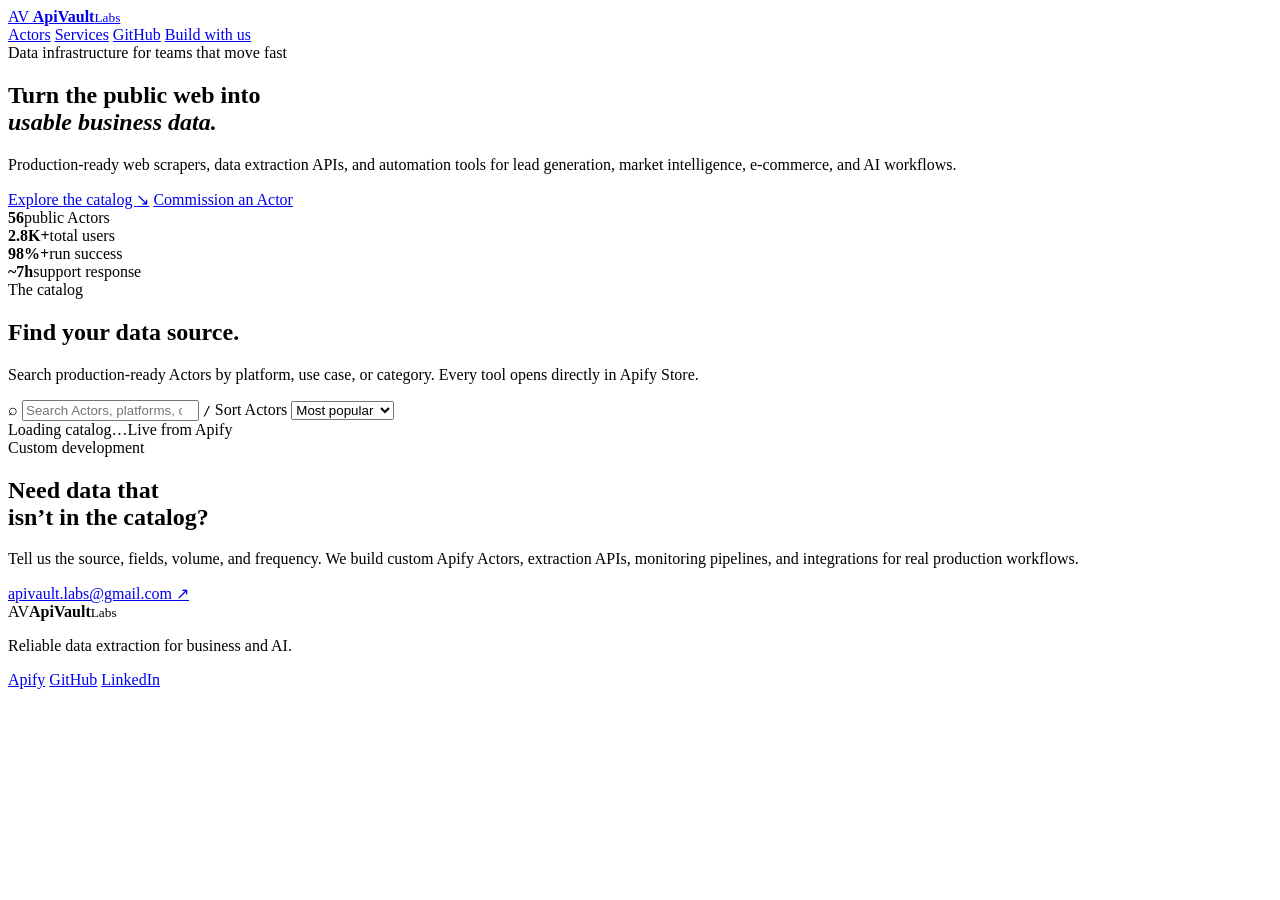
==== index.html @ 05eaca53 "site: publish index.html" ====
<!doctype html>
<html lang="en">
<head>
  <meta charset="utf-8">
  <meta name="viewport" content="width=device-width, initial-scale=1">
  <title>ApiVault Labs — Web Scrapers & Data APIs</title>
  <meta name="description" content="Explore 50+ production-ready Apify Actors for lead generation, e-commerce, jobs, reviews, social media, real estate, and AI automation.">
  <meta name="theme-color" content="#07100e">
  <meta property="og:title" content="ApiVault Labs — Web Scrapers & Data APIs">
  <meta property="og:description" content="Production-ready Apify Actors, data extraction APIs, and custom automation solutions.">
  <meta property="og:type" content="website">
  <link rel="preconnect" href="https://api.apify.com">
  <link rel="stylesheet" href="styles.css">
</head>
<body>
  <div class="ambient ambient-one"></div>
  <div class="ambient ambient-two"></div>

  <header class="nav shell">
    <a class="brand" href="#top" aria-label="ApiVault Labs home">
      <span class="brand-mark">AV</span>
      <span><strong>ApiVault</strong><small>Labs</small></span>
    </a>
    <nav aria-label="Primary navigation">
      <a href="#catalog">Actors</a>
      <a href="#services">Services</a>
      <a href="https://github.com/apivault-labs" target="_blank" rel="noreferrer">GitHub</a>
      <a class="nav-cta" href="mailto:apivault.labs@gmail.com">Build with us</a>
    </nav>
  </header>

  <main id="top">
    <section class="hero shell">
      <div class="eyebrow"><span></span> Data infrastructure for teams that move fast</div>
      <h1>Turn the public web into<br><em>usable business data.</em></h1>
      <p class="hero-copy">Production-ready web scrapers, data extraction APIs, and automation tools for lead generation, market intelligence, e-commerce, and AI workflows.</p>
      <div class="hero-actions">
        <a class="button button-primary" href="#catalog">Explore the catalog <span>↘</span></a>
        <a class="button button-secondary" href="mailto:apivault.labs@gmail.com">Commission an Actor</a>
      </div>
      <div class="metrics" aria-label="ApiVault Labs statistics">
        <div><strong id="actorCount">56</strong><span>public Actors</span></div>
        <div><strong id="userCount">2.8K+</strong><span>total users</span></div>
        <div><strong id="successRate">98%+</strong><span>run success</span></div>
        <div><strong>~7h</strong><span>support response</span></div>
      </div>
    </section>

    <section class="catalog shell" id="catalog">
      <div class="section-heading">
        <div>
          <span class="kicker">The catalog</span>
          <h2>Find your data source.</h2>
        </div>
        <p>Search production-ready Actors by platform, use case, or category. Every tool opens directly in Apify Store.</p>
      </div>

      <div class="toolbar">
        <label class="search">
          <span>⌕</span>
          <input id="searchInput" type="search" placeholder="Search Actors, platforms, or use cases…" autocomplete="off">
          <kbd>/</kbd>
        </label>
        <label class="sort-wrap">
          <span class="sr-only">Sort Actors</span>
          <select id="sortSelect">
            <option value="popular">Most popular</option>
            <option value="trending">Trending now</option>
            <option value="rating">Highest rated</option>
            <option value="name">A–Z</option>
          </select>
        </label>
      </div>

      <div class="filters" id="filters" aria-label="Filter by category"></div>
      <div class="catalog-status"><span id="resultCount">Loading catalog…</span><span class="live-dot">Live from Apify</span></div>
      <div class="grid" id="actorGrid" aria-live="polite"></div>
      <button class="load-more" id="loadMore" hidden>Show more Actors</button>
    </section>

    <section class="services shell" id="services">
      <div class="service-intro">
        <span class="kicker">Custom development</span>
        <h2>Need data that<br>isn’t in the catalog?</h2>
      </div>
      <div class="service-copy">
        <p>Tell us the source, fields, volume, and frequency. We build custom Apify Actors, extraction APIs, monitoring pipelines, and integrations for real production workflows.</p>
        <a href="mailto:apivault.labs@gmail.com">apivault.labs@gmail.com <span>↗</span></a>
      </div>
    </section>
  </main>

  <footer class="footer shell">
    <div class="brand footer-brand"><span class="brand-mark">AV</span><span><strong>ApiVault</strong><small>Labs</small></span></div>
    <p>Reliable data extraction for business and AI.</p>
    <div>
      <a href="https://apify.com/apivault_labs" target="_blank" rel="noreferrer">Apify</a>
      <a href="https://github.com/apivault-labs" target="_blank" rel="noreferrer">GitHub</a>
      <a href="https://www.linkedin.com/in/apivault-labs-a2755742a" target="_blank" rel="noreferrer">LinkedIn</a>
    </div>
  </footer>

  <template id="cardTemplate">
    <article class="actor-card">
      <div class="card-top"><span class="card-icon"></span><span class="card-trend"></span></div>
      <div class="card-category"></div>
      <h3></h3>
      <p></p>
      <div class="card-stats"></div>
      <a class="card-link" target="_blank" rel="noreferrer">Open in Apify <span>↗</span></a>
    </article>
  </template>

  <script src="app.js" defer></script>
</body>
</html>
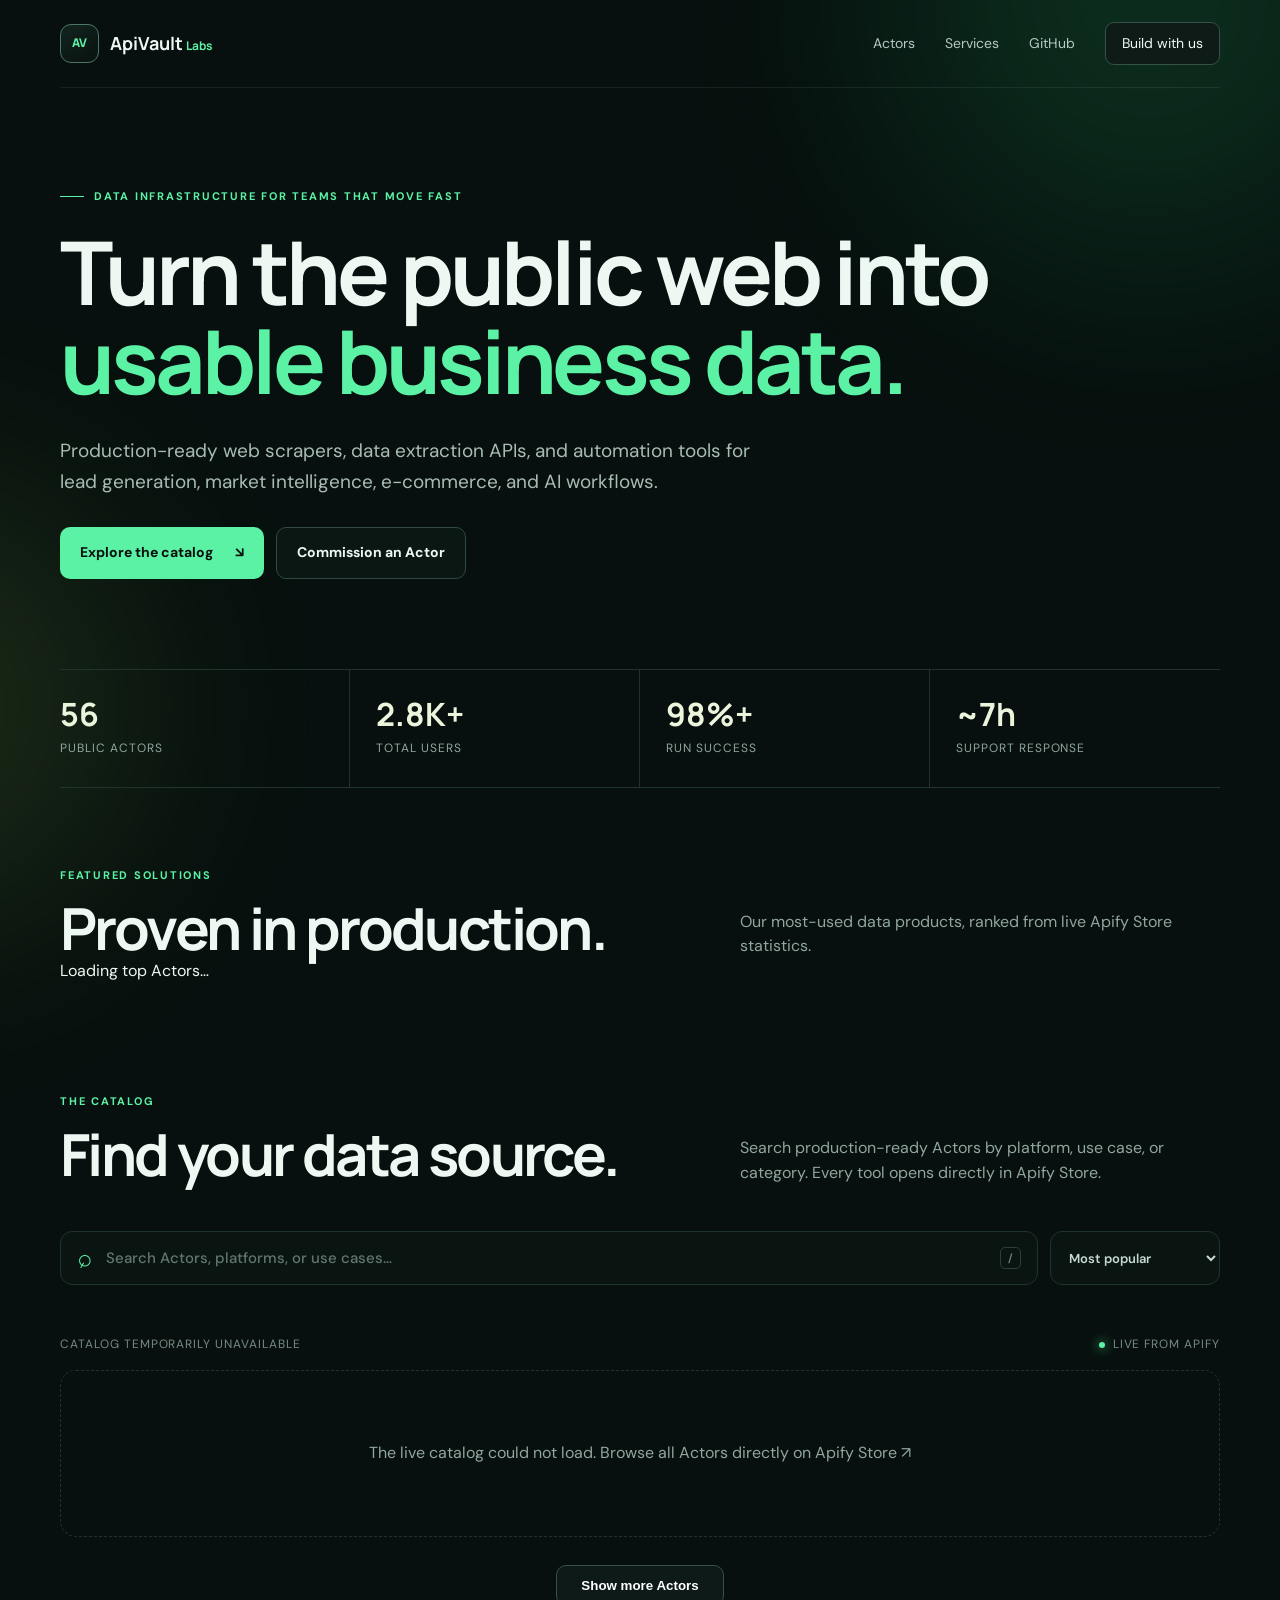
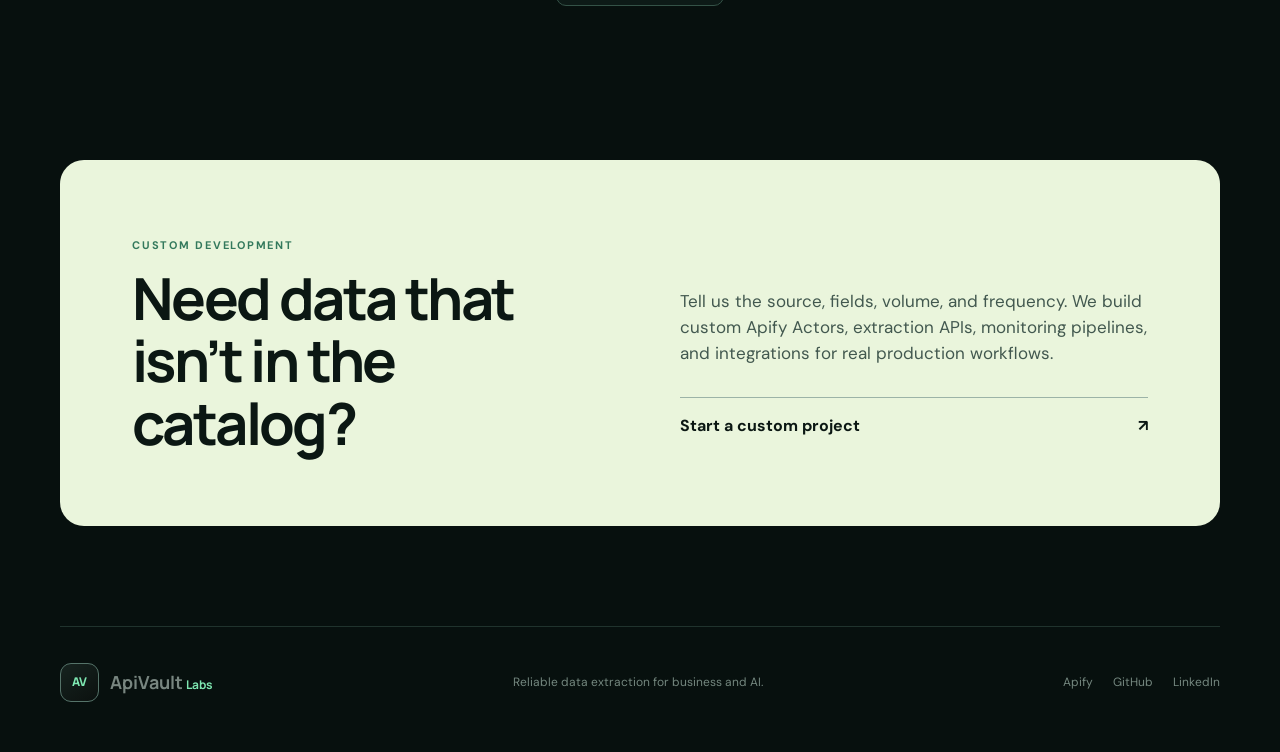
==== commit 8892edeb: "site: update index.html" ====
--- a/index.html
+++ b/index.html
@@ -9,6 +9,8 @@
   <meta property="og:title" content="ApiVault Labs — Web Scrapers & Data APIs">
   <meta property="og:description" content="Production-ready Apify Actors, data extraction APIs, and custom automation solutions.">
   <meta property="og:type" content="website">
+  <meta property="og:url" content="https://apivault-labs.github.io/">
+  <link rel="canonical" href="https://apivault-labs.github.io/">
   <link rel="preconnect" href="https://api.apify.com">
   <link rel="stylesheet" href="styles.css">
 </head>
@@ -25,7 +27,7 @@
       <a href="#catalog">Actors</a>
       <a href="#services">Services</a>
       <a href="https://github.com/apivault-labs" target="_blank" rel="noreferrer">GitHub</a>
-      <a class="nav-cta" href="mailto:apivault.labs@gmail.com">Build with us</a>
+      <a class="nav-cta" href="custom/">Build with us</a>
     </nav>
   </header>
 
@@ -36,7 +38,7 @@
       <p class="hero-copy">Production-ready web scrapers, data extraction APIs, and automation tools for lead generation, market intelligence, e-commerce, and AI workflows.</p>
       <div class="hero-actions">
         <a class="button button-primary" href="#catalog">Explore the catalog <span>↘</span></a>
-        <a class="button button-secondary" href="mailto:apivault.labs@gmail.com">Commission an Actor</a>
+        <a class="button button-secondary" href="custom/">Commission an Actor</a>
       </div>
       <div class="metrics" aria-label="ApiVault Labs statistics">
         <div><strong id="actorCount">56</strong><span>public Actors</span></div>
@@ -44,6 +46,14 @@
         <div><strong id="successRate">98%+</strong><span>run success</span></div>
         <div><strong>~7h</strong><span>support response</span></div>
       </div>
+    </section>
+
+    <section class="featured shell" id="featured">
+      <div class="section-heading">
+        <div><span class="kicker">Featured solutions</span><h2>Proven in production.</h2></div>
+        <p>Our most-used data products, ranked from live Apify Store statistics.</p>
+      </div>
+      <div class="featured-grid" id="featuredGrid"><div class="featured-loading">Loading top Actors…</div></div>
     </section>
 
     <section class="catalog shell" id="catalog">
@@ -85,7 +95,7 @@
       </div>
       <div class="service-copy">
         <p>Tell us the source, fields, volume, and frequency. We build custom Apify Actors, extraction APIs, monitoring pipelines, and integrations for real production workflows.</p>
-        <a href="mailto:apivault.labs@gmail.com">apivault.labs@gmail.com <span>↗</span></a>
+        <a href="custom/">Start a custom project <span>↗</span></a>
       </div>
     </section>
   </main>
@@ -112,5 +122,6 @@
   </template>
 
   <script src="app.js" defer></script>
+  <script type="application/ld+json">{"@context":"https://schema.org","@type":"Organization","name":"ApiVault Labs","url":"https://apivault-labs.github.io/","email":"apivault.labs@gmail.com","sameAs":["https://apify.com/apivault_labs","https://github.com/apivault-labs","https://www.linkedin.com/in/apivault-labs-a2755742a"]}</script>
 </body>
 </html>
--- a/styles.css
+++ b/styles.css
@@ -0,0 +1,6 @@
+@import url('https://fonts.googleapis.com/css2?family=DM+Sans:wght@400;500;600;700&family=Manrope:wght@400;500;600;700;800&display=swap');
+
+:root{--bg:#07100e;--panel:#0c1815;--panel2:#10201c;--line:#20332d;--text:#edf8f3;--muted:#91a69e;--green:#5cf2a5;--lime:#b9f46a;--cream:#eaf5dc;--shadow:0 28px 80px rgba(0,0,0,.3)}
+*{box-sizing:border-box}html{scroll-behavior:smooth}body{margin:0;background:var(--bg);color:var(--text);font-family:"DM Sans",sans-serif;line-height:1.55;overflow-x:hidden}a{color:inherit;text-decoration:none}.shell{width:min(1160px,calc(100% - 40px));margin-inline:auto}.ambient{position:fixed;pointer-events:none;border-radius:999px;filter:blur(120px);opacity:.13;z-index:-1}.ambient-one{width:520px;height:520px;background:#2df58a;top:-260px;right:-130px}.ambient-two{width:420px;height:420px;background:#b5f65f;left:-300px;top:55vh}.nav{height:88px;display:flex;align-items:center;justify-content:space-between;border-bottom:1px solid rgba(255,255,255,.07)}.brand{display:inline-flex;align-items:center;gap:11px;font-family:Manrope,sans-serif}.brand-mark{width:39px;height:39px;display:grid;place-items:center;border:1px solid #4b7668;border-radius:11px;color:var(--green);font-weight:800;font-size:12px;letter-spacing:-.04em;background:linear-gradient(145deg,#12241f,#09120f)}.brand>span:last-child{display:flex;align-items:baseline;gap:3px}.brand strong{font-size:18px}.brand small{color:var(--green);font-size:12px;font-weight:700}.nav nav{display:flex;align-items:center;gap:30px;color:#b7c9c2;font-size:14px}.nav nav a:hover{color:white}.nav-cta{padding:10px 16px;border:1px solid #345247;border-radius:9px;color:var(--text)!important;background:#0e1b17}.hero{padding:100px 0 74px}.eyebrow,.kicker{text-transform:uppercase;letter-spacing:.16em;font-size:11px;font-weight:700;color:var(--green)}.eyebrow{display:flex;align-items:center;gap:10px}.eyebrow span{width:24px;height:1px;background:var(--green)}h1,h2,h3{font-family:Manrope,sans-serif;margin:0;letter-spacing:-.045em}h1{font-size:clamp(46px,7vw,88px);line-height:1.01;max-width:1000px;margin-top:22px;font-weight:700}h1 em{font-style:normal;color:var(--green)}.hero-copy{font-size:19px;line-height:1.65;color:#a9bcb4;max-width:690px;margin:30px 0}.hero-actions{display:flex;gap:12px;flex-wrap:wrap}.button{padding:14px 20px;border-radius:10px;font-weight:700;font-size:14px;display:inline-flex;align-items:center;gap:22px}.button-primary{background:var(--green);color:#06100c}.button-secondary{border:1px solid #304a41;background:#0b1713}.metrics{display:grid;grid-template-columns:repeat(4,1fr);margin-top:90px;border-top:1px solid var(--line);border-bottom:1px solid var(--line)}.metrics div{padding:28px 26px 29px;border-right:1px solid var(--line)}.metrics div:first-child{padding-left:0}.metrics div:last-child{border:0}.metrics strong{display:block;font:700 32px/1 Manrope,sans-serif;color:var(--cream)}.metrics span{display:block;color:var(--muted);font-size:12px;margin-top:9px;text-transform:uppercase;letter-spacing:.08em}.catalog{padding:104px 0}.section-heading{display:flex;justify-content:space-between;align-items:end;gap:40px}.section-heading h2,.services h2{font-size:clamp(34px,5vw,58px);line-height:1.08;margin-top:10px}.section-heading p{max-width:480px;color:var(--muted);margin:0}.toolbar{display:flex;gap:12px;margin:46px 0 18px}.search{flex:1;display:flex;align-items:center;gap:12px;border:1px solid var(--line);background:#0a1512;border-radius:12px;padding:0 16px;height:54px}.search span{font-size:25px;color:var(--green);transform:rotate(-15deg)}.search input{flex:1;background:none;border:0;outline:0;color:white;font:500 15px DM Sans,sans-serif;min-width:0}.search input::placeholder{color:#62766e}.search kbd{font:600 11px DM Sans,sans-serif;color:#71847d;border:1px solid #2b4039;padding:3px 7px;border-radius:5px}.sort-wrap select{height:54px;min-width:170px;color:#c9d9d3;background:#0a1512;border:1px solid var(--line);border-radius:12px;padding:0 14px;font:600 13px DM Sans,sans-serif;outline:0}.filters{display:flex;gap:8px;flex-wrap:wrap}.filter{border:1px solid var(--line);background:transparent;color:#91a69e;border-radius:999px;padding:8px 13px;font:600 12px DM Sans,sans-serif;cursor:pointer}.filter:hover,.filter.active{background:var(--green);border-color:var(--green);color:#06100c}.catalog-status{display:flex;justify-content:space-between;margin:32px 0 16px;color:#768a82;font-size:12px;text-transform:uppercase;letter-spacing:.08em}.live-dot:before{content:"";display:inline-block;width:6px;height:6px;border-radius:50%;background:var(--green);box-shadow:0 0 12px var(--green);margin-right:8px}.grid{display:grid;grid-template-columns:repeat(3,1fr);gap:14px}.actor-card{position:relative;display:flex;flex-direction:column;min-height:345px;padding:24px;border:1px solid var(--line);border-radius:16px;background:linear-gradient(145deg,rgba(16,32,28,.9),rgba(9,20,17,.95));transition:.25s ease;overflow:hidden}.actor-card:after{content:"";position:absolute;width:130px;height:130px;border-radius:50%;background:var(--green);filter:blur(80px);opacity:0;right:-40px;top:-40px;transition:.3s}.actor-card:hover{transform:translateY(-5px);border-color:#3a6556;box-shadow:var(--shadow)}.actor-card:hover:after{opacity:.12}.card-top{display:flex;justify-content:space-between}.card-icon{width:42px;height:42px;border-radius:12px;display:grid;place-items:center;background:#152a23;font-size:20px}.card-trend{font-size:11px;color:var(--green);font-weight:700}.card-category{color:var(--green);font-size:10px;font-weight:700;letter-spacing:.13em;text-transform:uppercase;margin-top:24px}.actor-card h3{font-size:19px;line-height:1.25;margin:7px 0 11px;letter-spacing:-.025em}.actor-card>p{font-size:13px;color:#8ea39a;margin:0;display:-webkit-box;-webkit-line-clamp:3;-webkit-box-orient:vertical;overflow:hidden}.card-stats{display:flex;gap:16px;margin-top:auto;padding-top:24px;color:#8ca198;font-size:11px}.card-stats strong{color:#dceae4}.card-link{display:flex;justify-content:space-between;align-items:center;border-top:1px solid var(--line);padding-top:15px;margin-top:16px;color:#c7d8d1;font-size:12px;font-weight:700}.card-link span{color:var(--green)}.load-more{display:block;margin:28px auto 0;border:1px solid #345247;color:white;background:#0d1a17;border-radius:10px;padding:12px 24px;font-weight:700;cursor:pointer}.empty{grid-column:1/-1;text-align:center;color:var(--muted);padding:70px 20px;border:1px dashed var(--line);border-radius:16px}.services{margin-top:50px;margin-bottom:100px;padding:72px;display:grid;grid-template-columns:1fr 1fr;gap:80px;background:var(--cream);color:#0b1713;border-radius:24px}.services .kicker{color:#33795c}.service-copy{align-self:end}.service-copy p{font-size:17px;color:#42584f}.service-copy a{display:flex;justify-content:space-between;margin-top:30px;padding:16px 0;border-top:1px solid #9cb3a7;font-weight:700}.footer{padding:34px 0 48px;border-top:1px solid var(--line);display:flex;align-items:center;justify-content:space-between;color:#74877f;font-size:12px}.footer>div:last-child{display:flex;gap:20px}.footer a:hover{color:var(--green)}.footer-brand{filter:saturate(.7)}.sr-only{position:absolute;width:1px;height:1px;padding:0;margin:-1px;overflow:hidden;clip:rect(0,0,0,0);white-space:nowrap;border:0}
+@media(max-width:900px){.grid{grid-template-columns:repeat(2,1fr)}.metrics{grid-template-columns:repeat(2,1fr)}.metrics div:nth-child(2){border-right:0}.metrics div:first-child{padding-left:26px}.section-heading{align-items:start;flex-direction:column}.services{grid-template-columns:1fr;gap:30px;padding:46px}.nav nav>a:not(.nav-cta){display:none}}
+@media(max-width:620px){.shell{width:min(100% - 28px,1160px)}.nav{height:72px}.hero{padding-top:70px}.hero-copy{font-size:16px}.metrics{margin-top:60px}.metrics strong{font-size:25px}.metrics div{padding:22px 14px!important}.toolbar{flex-direction:column}.sort-wrap select{width:100%}.grid{grid-template-columns:1fr}.actor-card{min-height:315px}.catalog{padding:76px 0}.services{padding:34px 24px;margin-bottom:70px}.footer{align-items:flex-start;gap:24px;flex-direction:column}.footer>p{display:none}}
